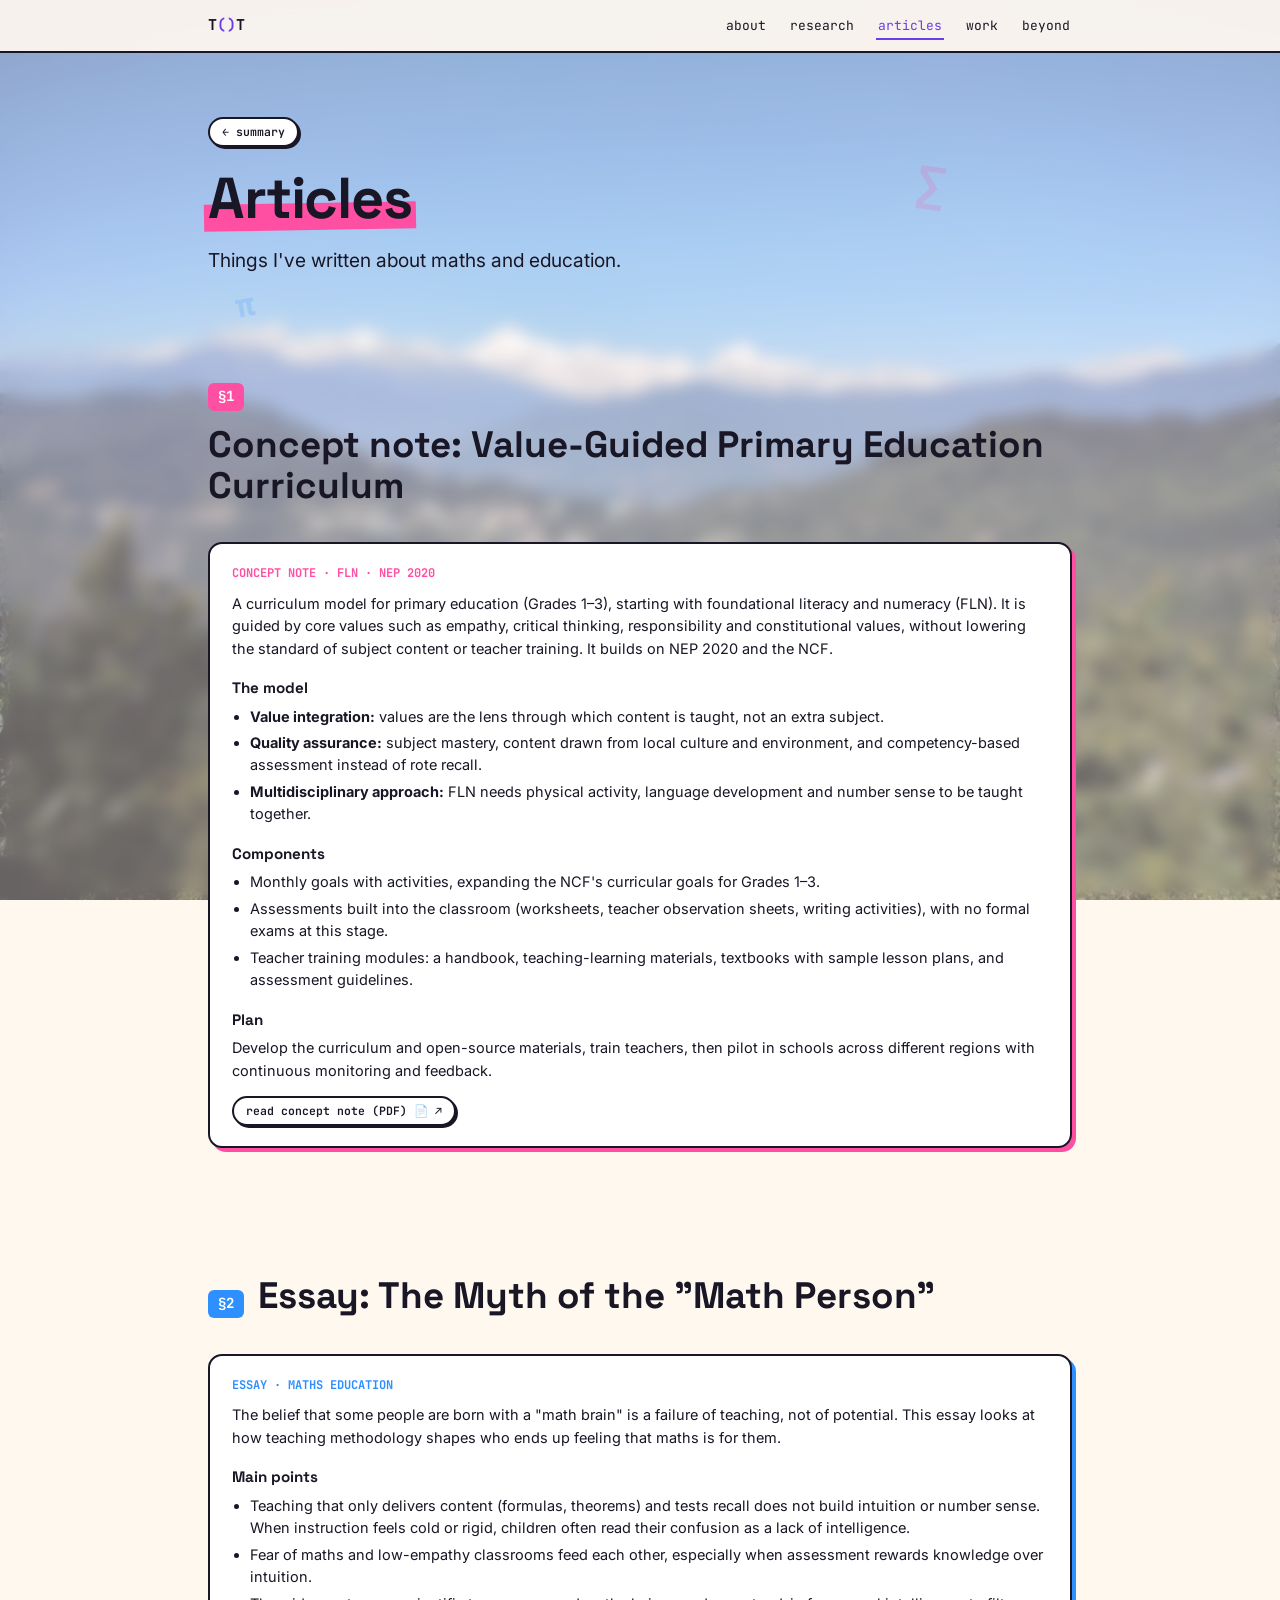
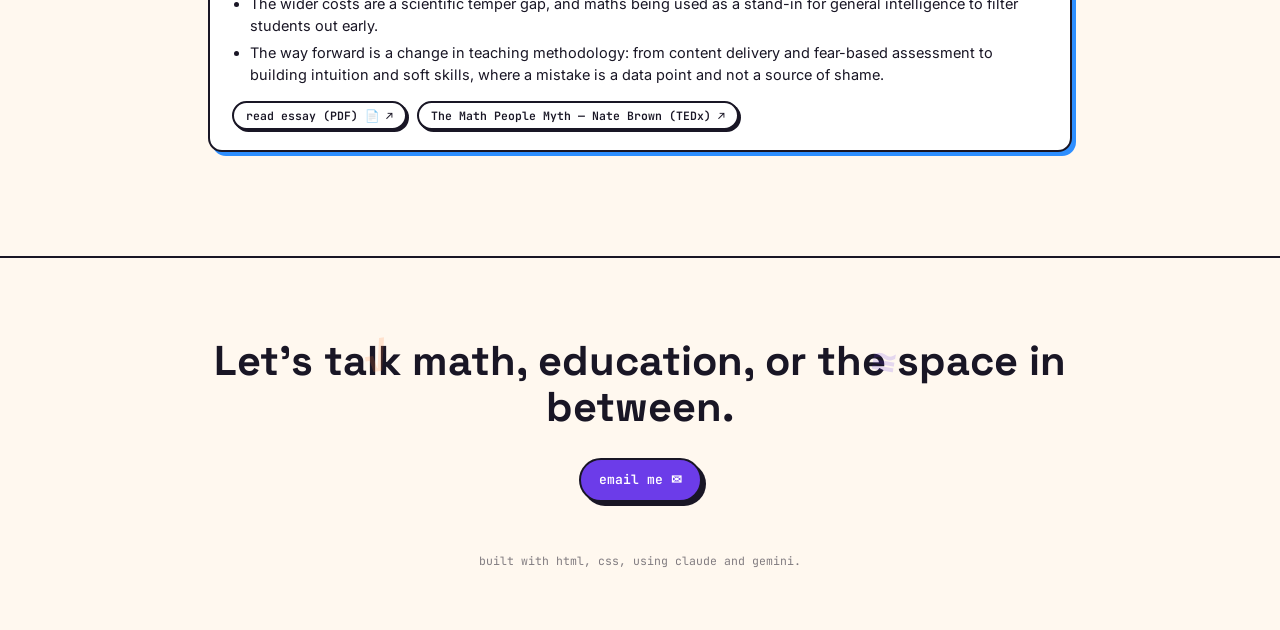
==== articles.html @ 6fcefded "Add files via upload" ====
<!DOCTYPE html>
<html lang="en">
<head>
<meta charset="UTF-8">
<meta name="viewport" content="width=device-width, initial-scale=1.0">
<title>Articles — Tanvi Telang</title>
<meta name="description" content="Writing by Tanvi Telang on foundational literacy and numeracy, value-guided curricula and the myth of the math person.">
<link rel="preconnect" href="https://fonts.googleapis.com">
<link rel="preconnect" href="https://fonts.gstatic.com" crossorigin>
<link href="https://fonts.googleapis.com/css2?family=Space+Grotesk:wght@500;600;700&family=JetBrains+Mono:wght@400;500;700&family=Inter:wght@400;500;600;700&display=swap" rel="stylesheet">
<link rel="stylesheet" href="style.css">
</head>
<body>

<!-- Background photo -->
<img class="bg-photo" src="IMG_20181229_102646.jpg" alt="">
<div class="bg-tint"></div>

<nav>
  <div class="wrap">
    <a href="index.html" class="nav-mark">T<span>()</span>T</a>
    <ul class="nav-links">
      <li><a href="index.html">about</a></li>
      <li><a href="research.html">research</a></li>
      <li><a href="articles.html" aria-current="page">articles</a></li>
      <li><a href="work.html">work</a></li>
      <li><a href="beyond.html">beyond</a></li>
    </ul>
  </div>
</nav>

<header class="page-hero">
  <div class="wrap">
    <span class="symbol" style="top:30px; left:80%; font-size:3rem; color:#FF4FA3; transform:rotate(8deg);">∑</span>
    <span class="symbol" style="top:160px; left:6%; font-size:2.2rem; color:#2E8FFF; transform:rotate(-10deg);">π</span>
    <a class="pill small back-link" href="index.html">← summary</a>
    <h1 class="page-title" style="--hl:var(--bubblegum)"><span class="hl">Articles</span></h1>
    <p class="page-intro">Things I've written about maths and education.</p>
  </div>
</header>

<main class="wrap">

  <section id="concept-note">
    <div class="section-head">
      <span class="section-num mono" style="--badge:var(--bubblegum)">§1</span>
      <h2 class="section-title">Concept note: Value-Guided Primary Education Curriculum</h2>
    </div>
    <div class="info-card" style="--card-color:var(--bubblegum)">
      <span class="org">CONCEPT NOTE · FLN · NEP 2020</span>
      <p class="blurb">A curriculum model for primary education (Grades 1–3), starting with foundational literacy and numeracy (FLN). It is guided by core values such as empathy, critical thinking, responsibility and constitutional values, without lowering the standard of subject content or teacher training. It builds on NEP 2020 and the NCF.</p>
      <h4>The model</h4>
      <ul>
        <li><b>Value integration:</b> values are the lens through which content is taught, not an extra subject.</li>
        <li><b>Quality assurance:</b> subject mastery, content drawn from local culture and environment, and competency-based assessment instead of rote recall.</li>
        <li><b>Multidisciplinary approach:</b> FLN needs physical activity, language development and number sense to be taught together.</li>
      </ul>
      <h4>Components</h4>
      <ul>
        <li>Monthly goals with activities, expanding the NCF's curricular goals for Grades 1–3.</li>
        <li>Assessments built into the classroom (worksheets, teacher observation sheets, writing activities), with no formal exams at this stage.</li>
        <li>Teacher training modules: a handbook, teaching-learning materials, textbooks with sample lesson plans, and assessment guidelines.</li>
      </ul>
      <h4>Plan</h4>
      <p class="blurb" style="margin-top:0">Develop the curriculum and open-source materials, train teachers, then pilot in schools across different regions with continuous monitoring and feedback.</p>
      <div class="card-actions">
        <a href="Concept%20Note_%20Value-Guided%20Primary%20Education%20Curriculum%20(Focus_%20FLN).pdf" target="_blank" rel="noopener noreferrer" class="pill small">read concept note (PDF) 📄 ↗</a>
      </div>
    </div>
  </section>

  <section id="math-person">
    <div class="section-head">
      <span class="section-num mono" style="--badge:var(--sky)">§2</span>
      <h2 class="section-title">Essay: The Myth of the "Math Person"</h2>
    </div>
    <div class="info-card" style="--card-color:var(--sky)">
      <span class="org">ESSAY · MATHS EDUCATION</span>
      <p class="blurb">The belief that some people are born with a "math brain" is a failure of teaching, not of potential. This essay looks at how teaching methodology shapes who ends up feeling that maths is for them.</p>
      <h4>Main points</h4>
      <ul>
        <li>Teaching that only delivers content (formulas, theorems) and tests recall does not build intuition or number sense. When instruction feels cold or rigid, children often read their confusion as a lack of intelligence.</li>
        <li>Fear of maths and low-empathy classrooms feed each other, especially when assessment rewards knowledge over intuition.</li>
        <li>The wider costs are a scientific temper gap, and maths being used as a stand-in for general intelligence to filter students out early.</li>
        <li>The way forward is a change in teaching methodology: from content delivery and fear-based assessment to building intuition and soft skills, where a mistake is a data point and not a source of shame.</li>
      </ul>
      <div class="card-actions">
        <a href="The%20Myth%20of%20the%20%22Math%20Person%22%20and%20its%20association%20to%20teaching%20methodology-2.pdf" target="_blank" rel="noopener noreferrer" class="pill small">read essay (PDF) 📄 ↗</a>
        <a href="https://www.youtube.com/watch?v=uJsHoS01pPg" target="_blank" rel="noopener noreferrer" class="pill small">The Math People Myth — Nate Brown (TEDx) ↗</a>
      </div>
    </div>
  </section>

</main>

<footer>
  <div class="wrap">
    <span class="symbol" style="top:-10px; left:20%; font-size:2.4rem; color:#FF7A33; transform:rotate(-8deg);">√</span>
    <span class="symbol" style="top:0px; left:75%; font-size:2rem; color:#6C3CE9; transform:rotate(10deg);">≅</span>
    <h2>Let's talk math, education, or the space in between.</h2>
    <div class="footer-links">
      <a class="pill fill" href="mailto:tanvitelang@gmail.com">email me ✉</a>
    </div>
    <div class="foot-note">built with html, css, using claude and gemini.</div>
  </div>
</footer>

</body>
</html>
---- style.css ----
:root{
    --ink:#191625;
    --paper:#FFF8EF;
    --paper-2:#FFFFFF;
    --grape:#6C3CE9;
    --tangerine:#FF7A33;
    --mint:#1AAE7E;
    --bubblegum:#FF4FA3;
    --sky:#2E8FFF;
    --line: rgba(25,22,37,0.12);
    --radius: 18px;
    --shadow: 4px 4px 0 var(--ink);
  }

  *{box-sizing:border-box;}
  html{
    scroll-behavior:smooth;
    background:#FFF8EF;
  }
  body{
    margin:0;
    background:transparent;
    color:var(--ink);
    font-family:'Inter', sans-serif;
    line-height:1.55;
  }

  /* Background photo */
  .bg-photo{
    position:fixed;
    top:0; left:0;
    width:100%; height:100%;
    object-fit:cover;
    z-index:-2;
  }
  .bg-tint{
    position:fixed;
    top:0; left:0;
    width:100%; height:100%;
    background:rgba(255,248,239,0.4);
    -webkit-backdrop-filter:blur(8px);
    backdrop-filter:blur(8px);
    z-index:-1;
    pointer-events:none;
  }

  ::selection{ background:var(--tangerine); color:var(--paper); }

  h1,h2,h3{
    font-family:'Space Grotesk', sans-serif;
    margin:0;
    line-height:1.1;
  }

  .mono{ font-family:'JetBrains Mono', monospace; }
  a{ color:inherit; }

  .wrap{
    max-width:920px;
    margin:0 auto;
    padding:0 28px;
    position:relative;
  }

  /* Floating mathematical symbols */
  .symbol{
    position:absolute;
    font-family:'Space Grotesk', serif;
    font-weight:700;
    opacity:0.18;
    user-select:none;
    -webkit-user-select:none;
    pointer-events:none;
    z-index:0;
  }

  /* Navigation */
  nav{
    position:-webkit-sticky;
    position:sticky;
    top:0;
    z-index:50;
    background:rgba(255,248,239,0.92);
    -webkit-backdrop-filter:blur(8px);
    backdrop-filter:blur(8px);
    border-bottom:2px solid var(--ink);
  }
  nav .wrap{
    display:flex;
    align-items:center;
    justify-content:space-between;
    padding:14px 28px;
  }
  .nav-mark{
    font-family:'JetBrains Mono', monospace;
    font-weight:700;
    font-size:15px;
    letter-spacing:0.02em;
    text-decoration:none;
  }
  .nav-mark span{ color:var(--grape); }
  .nav-links{
    display:flex;
    gap:20px;
    list-style:none;
    margin:0; padding:0;
    font-family:'JetBrains Mono', monospace;
    font-size:13px;
  }
  .nav-links a{
    text-decoration:none;
    padding:4px 2px;
    border-bottom:2px solid transparent;
    transition:border-color .15s ease, color .15s ease;
  }

  /* Hero */
  header.hero{
    padding:86px 0 70px;
    position:relative;
  }
  .eyebrow{
    display:inline-block;
    font-family:'JetBrains Mono', monospace;
    font-size:13px;
    font-weight:500;
    background:var(--ink);
    color:var(--paper);
    padding:5px 14px;
    border-radius:100px;
    transform:rotate(-1.5deg);
    margin-bottom:22px;
    box-shadow:2px 2px 0 var(--grape);
  }
  h1.name{
    font-size:clamp(2.6rem, 8vw, 5.2rem);
    font-weight:700;
    letter-spacing:-0.02em;
  }
  h1.name .hl{
    position:relative;
    white-space:nowrap;
  }
  h1.name .hl::after{
    content:"";
    position:absolute;
    left:-4px; right:-4px; bottom:8%;
    height:36%;
    background:var(--tangerine);
    z-index:-1;
    transform:rotate(-1deg);
  }
  .tagline{
    margin-top:22px;
    font-size:clamp(1.05rem, 2.4vw, 1.35rem);
    max-width:680px;
    color:var(--ink);
  }
  .tagline .tag-word{
    font-family:'JetBrains Mono', monospace;
    font-weight:600;
    padding:2px 6px;
    border-radius:6px;
    display:inline-block;
  }
  .t1{ background:rgba(108,60,233,0.2); }
  .t2{ background:rgba(26,174,126,0.24); }

  .hero-links{
    margin-top:34px;
    display:flex;
    gap:14px;
    flex-wrap:wrap;
  }
  .pill{
    font-family:'JetBrains Mono', monospace;
    font-size:13px;
    font-weight:600;
    text-decoration:none;
    padding:10px 18px;
    border:2px solid var(--ink);
    border-radius:100px;
    background:var(--paper-2);
    box-shadow:var(--shadow);
    transition:transform .12s ease, box-shadow .12s ease;
    display:inline-flex;
    align-items:center;
    gap:8px;
  }
  .pill:hover{
    transform:translate(-2px,-2px);
    box-shadow:6px 6px 0 var(--ink);
  }
  .pill:active{
    transform:translate(2px,2px);
    box-shadow:2px 2px 0 var(--ink);
  }
  .pill.fill{ background:var(--grape); color:var(--paper-2); }

  /* Sections */
  section{
    padding:64px 0;
    position:relative;
  }
  .section-head{
    display:flex;
    align-items:baseline;
    gap:14px;
    margin-bottom:36px;
    flex-wrap:wrap;
  }
  .section-num{
    font-family:'JetBrains Mono', monospace;
    font-size:14px;
    padding:3px 10px;
    border-radius:6px;
    color:var(--paper-2);
    font-weight:700;
  }
  h2.section-title{
    font-size:clamp(1.6rem, 4vw, 2.3rem);
  }
  .section-note{
    font-family:'JetBrains Mono', monospace;
    font-size:12.5px;
    color:rgba(25,22,37,0.65);
  }


  /* About */
  .about-card{
    background:var(--paper-2);
    border:2px solid var(--ink);
    border-radius:var(--radius);
    padding:30px 32px;
    box-shadow:var(--shadow);
    font-size:1.05rem;
    max-width:740px;
  }
  .about-card p{ margin:0; }
  .about-card b{ color:var(--grape); }

  /* Timeline */
  .timeline{
    position:relative;
    padding-left:34px;
  }
  .timeline::before{
    content:"";
    position:absolute;
    left:9px;
    top:6px;
    bottom:6px;
    width:3px;
    background:repeating-linear-gradient(
      to bottom,
      var(--ink) 0 6px,
      transparent 6px 12px
    );
  }
  .node{
    position:relative;
    padding-bottom:44px;
  }
  .node:last-child{ padding-bottom:0; }
  .node::before{
    content:"";
    position:absolute;
    left:-34px;
    top:4px;
    width:20px; height:20px;
    border-radius:50%;
    background:var(--dot, var(--grape));
    border:3px solid var(--ink);
  }
  .node-head{
    display:flex;
    flex-wrap:wrap;
    align-items:baseline;
    gap:10px;
    margin-bottom:6px;
  }
  .node-role{
    font-family:'Space Grotesk', sans-serif;
    font-weight:700;
    font-size:1.15rem;
  }
  .node-org{
    font-weight:600;
    color:var(--dot, var(--grape));
  }
  .node-date{
    font-family:'JetBrains Mono', monospace;
    font-size:12.5px;
    background:var(--ink);
    color:var(--paper);
    padding:2px 9px;
    border-radius:100px;
    margin-left:auto;
    white-space:nowrap;
  }
  .node ul{
    margin:10px 0 0;
    padding-left:20px;
  }
  .node li{ margin-bottom:4px; }
  .node-sub{
    font-family:'JetBrains Mono', monospace;
    font-size:12.5px;
    color:rgba(25,22,37,0.7);
    margin-top:2px;
  }

  /* Tools */
  .tool-cloud{
    display:flex;
    flex-wrap:wrap;
    gap:14px;
  }
  .tool-chip{
    font-family:'JetBrains Mono', monospace;
    font-weight:600;
    font-size:14px;
    padding:9px 16px;
    border:2px solid var(--ink);
    border-radius:10px;
    background:var(--paper-2);
    box-shadow:3px 3px 0 var(--ink);
    transition:transform .15s ease, box-shadow .15s ease;
    cursor:default;
  }
  .tool-chip:hover{
    transform:rotate(-2deg) translateY(-2px);
    box-shadow:5px 5px 0 var(--ink);
  }
  .tool-chip.c1{ background:#E9E1FB; }
  .tool-chip.c2{ background:#FFE6D6; }
  .tool-chip.c3{ background:#D8F3EA; }
  .tool-chip.c4{ background:#FFDDEE; }
  .tool-chip.c5{ background:#DCEBFF; }

  /* Cards */
  .card-grid{
    display:grid;
    grid-template-columns:repeat(auto-fit, minmax(260px, 1fr));
    gap:20px;
  }
  .info-card{
    background:var(--paper-2);
    border:2px solid var(--ink);
    border-radius:14px;
    padding:20px 22px;
    box-shadow:4px 4px 0 var(--card-color, var(--ink));
    transition:transform .15s ease, box-shadow .15s ease;
  }
  .info-card:hover{
    transform:translateY(-2px);
    box-shadow:6px 6px 0 var(--card-color, var(--ink));
  }
  .info-card h3{
    font-size:1.05rem;
    margin-bottom:4px;
  }
  .info-card h3 + ul{ margin-top:8px; }
  .info-card .org{
    font-family:'JetBrains Mono', monospace;
    font-size:12px;
    color:var(--card-color, var(--grape));
    font-weight:700;
    margin-bottom:10px;
    display:block;
  }
  .info-card ul{
    margin:0;
    padding-left:18px;
    font-size:14.5px;
  }
  .info-card li{ margin-bottom:4px; }
  .info-card .sub{
    font-size:14.5px;
    margin:0;
  }
  .info-card .entry + .entry{
    margin-top:16px;
    padding-top:14px;
    border-top:1px dashed var(--line);
  }

  /* Education */
  .edu-item{
    display:flex;
    gap:18px;
    padding:20px 0;
    border-bottom:1px dashed var(--line);
    flex-wrap:wrap;
    align-items:baseline;
  }
  .edu-item:last-child{ border-bottom:none; }
  .edu-badge{
    font-family:'JetBrains Mono', monospace;
    font-weight:700;
    font-size:12px;
    padding:4px 10px;
    border-radius:8px;
    color:var(--paper-2);
    background:var(--grape);
    height:fit-content;
  }
  .edu-item:nth-child(2) .edu-badge{ background:var(--tangerine); }
  .edu-main{ flex:1; min-width:220px; }
  .edu-main h3{ font-size:1.05rem; }
  .edu-meta{
    font-family:'JetBrains Mono', monospace;
    font-size:12.5px;
    color:rgba(25,22,37,0.7);
    margin-top:4px;
  }

  /* Footer */
  footer{
    padding:80px 0 60px;
    text-align:center;
    position:relative;
    border-top:2px solid var(--ink);
    margin-top:40px;
    background:rgba(255,248,239,0.7);
  }
  footer h2{
    font-size:clamp(1.8rem, 5vw, 2.6rem);
  }
  footer p{
    margin-top:14px;
    color:rgba(25,22,37,0.8);
  }
  .footer-links{
    margin-top:28px;
    display:flex;
    justify-content:center;
    gap:16px;
    flex-wrap:wrap;
  }
  .foot-note{
    margin-top:50px;
    font-family:'JetBrains Mono', monospace;
    font-size:11.5px;
    color:rgba(25,22,37,0.55);
  }

  @media (prefers-reduced-motion: reduce){
    *{ scroll-behavior:auto !important; transition:none !important; }
  }

  :focus-visible{
    outline:3px solid var(--sky);
    outline-offset:2px;
  }

  /* ---- multi-page additions ---- */
  .nav-links a[aria-current="page"]{ border-color:var(--grape); color:var(--grape); }
  .nav-links li:nth-child(1) a:hover{ border-color:var(--grape); color:var(--grape); }
  .nav-links li:nth-child(2) a:hover{ border-color:var(--mint); color:var(--mint); }
  .nav-links li:nth-child(3) a:hover{ border-color:var(--bubblegum); color:var(--bubblegum); }
  .nav-links li:nth-child(4) a:hover{ border-color:var(--tangerine); color:var(--tangerine); }
  .nav-links li:nth-child(5) a:hover{ border-color:var(--sky); color:var(--sky); }
  @media (max-width:640px){
    nav .wrap{ padding:12px 16px; gap:10px; }
    .nav-links{ gap:14px; font-size:12px; overflow-x:auto; }
  }

  /* section badge colours (set per section with --badge) */
  .section-num{ background:var(--badge, var(--grape)); }

  /* inner-page header */
  .page-hero{ padding:64px 0 24px; position:relative; }
  h1.page-title{
    font-size:clamp(2.2rem, 6vw, 3.6rem);
    font-weight:700;
    letter-spacing:-0.02em;
  }
  h1.page-title .hl{ position:relative; white-space:nowrap; }
  h1.page-title .hl::after{
    content:"";
    position:absolute;
    left:-4px; right:-4px; bottom:8%;
    height:36%;
    background:var(--hl, var(--tangerine));
    z-index:-1;
    transform:rotate(-1deg);
  }
  .page-intro{
    margin-top:16px;
    font-size:clamp(1rem, 2.2vw, 1.2rem);
    max-width:620px;
  }
  .back-link{ margin-bottom:20px; display:inline-flex; }

  /* small pill (used for PDF / external links inside cards) */
  .pill.small{
    padding:4px 12px;
    font-size:11.5px;
    box-shadow:2px 2px 0 var(--ink);
  }
  .pill.small:hover{ box-shadow:4px 4px 0 var(--ink); }
  .card-actions{ margin-top:14px; display:flex; gap:10px; flex-wrap:wrap; }
  .info-card .blurb{ font-size:14.5px; margin:8px 0 0; }
  .info-card h4{
    font-family:'Space Grotesk', sans-serif;
    font-size:.95rem;
    margin:16px 0 6px;
  }

  /* summary-page tiles */
  a.tile{
    display:block;
    text-decoration:none;
    background:var(--paper-2);
    border:2px solid var(--ink);
    border-radius:14px;
    padding:22px 24px;
    box-shadow:4px 4px 0 var(--card-color, var(--ink));
    transition:transform .15s ease, box-shadow .15s ease;
  }
  a.tile:hover{
    transform:translate(-2px,-2px);
    box-shadow:7px 7px 0 var(--card-color, var(--ink));
  }
  a.tile h3{ font-size:1.25rem; margin-bottom:8px; }
  a.tile p{ margin:0 0 14px; font-size:14.5px; }
  a.tile .go{
    font-family:'JetBrains Mono', monospace;
    font-size:12.5px;
    font-weight:700;
    color:var(--card-color, var(--grape));
  }
  .tile-grid{
    display:grid;
    grid-template-columns:repeat(auto-fit, minmax(260px, 1fr));
    gap:20px;
  }

  /* spacing between stacked content blocks on detail pages */
  .stack > * + *{ margin-top:22px; }
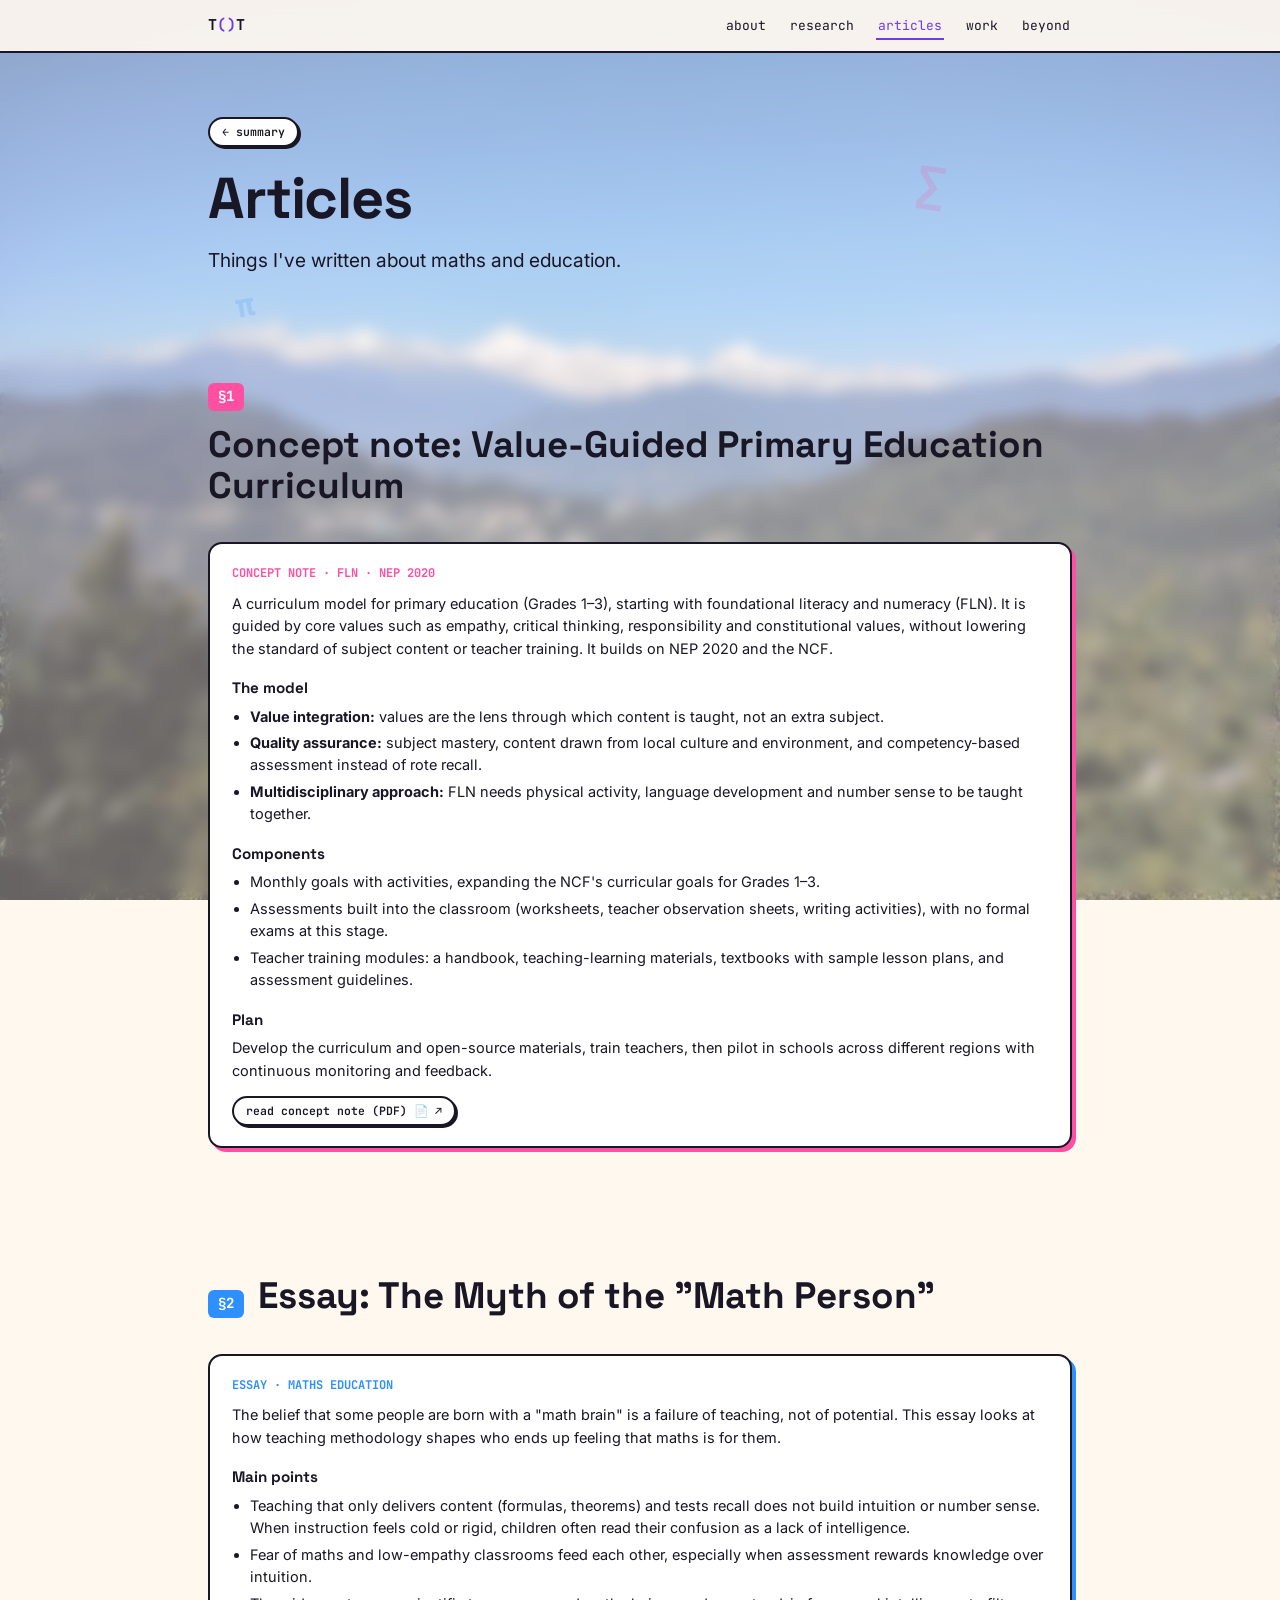
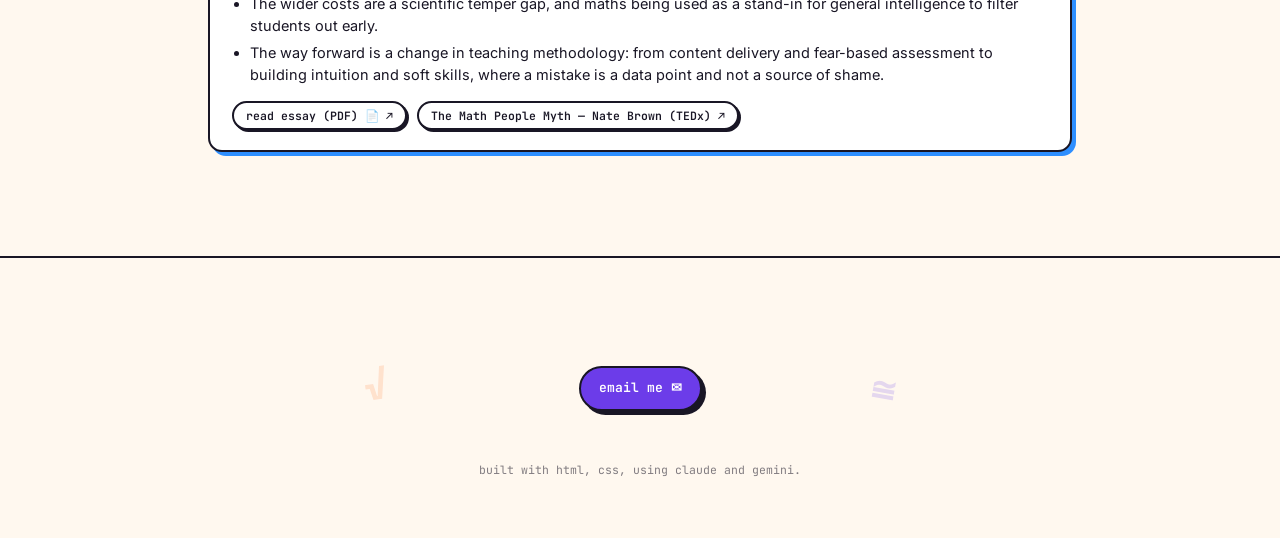
==== commit 27f46370: "Update articles.html" ====
--- a/articles.html
+++ b/articles.html
@@ -97,7 +97,6 @@
   <div class="wrap">
     <span class="symbol" style="top:-10px; left:20%; font-size:2.4rem; color:#FF7A33; transform:rotate(-8deg);">√</span>
     <span class="symbol" style="top:0px; left:75%; font-size:2rem; color:#6C3CE9; transform:rotate(10deg);">≅</span>
-    <h2>Let's talk math, education, or the space in between.</h2>
     <div class="footer-links">
       <a class="pill fill" href="mailto:tanvitelang@gmail.com">email me ✉</a>
     </div>
--- a/style.css
+++ b/style.css
@@ -3,7 +3,7 @@
     --paper:#FFF8EF;
     --paper-2:#FFFFFF;
     --grape:#6C3CE9;
-    --tangerine:#FF7A33;
+    --tangerine:#E8975A;
     --mint:#1AAE7E;
     --bubblegum:#FF4FA3;
     --sky:#2E8FFF;
@@ -146,7 +146,7 @@
     position:absolute;
     left:-4px; right:-4px; bottom:8%;
     height:36%;
-    background:var(--tangerine);
+    background:transparent;
     z-index:-1;
     transform:rotate(-1deg);
   }
@@ -483,7 +483,7 @@
     position:absolute;
     left:-4px; right:-4px; bottom:8%;
     height:36%;
-    background:var(--hl, var(--tangerine));
+    background:transparent;
     z-index:-1;
     transform:rotate(-1deg);
   }
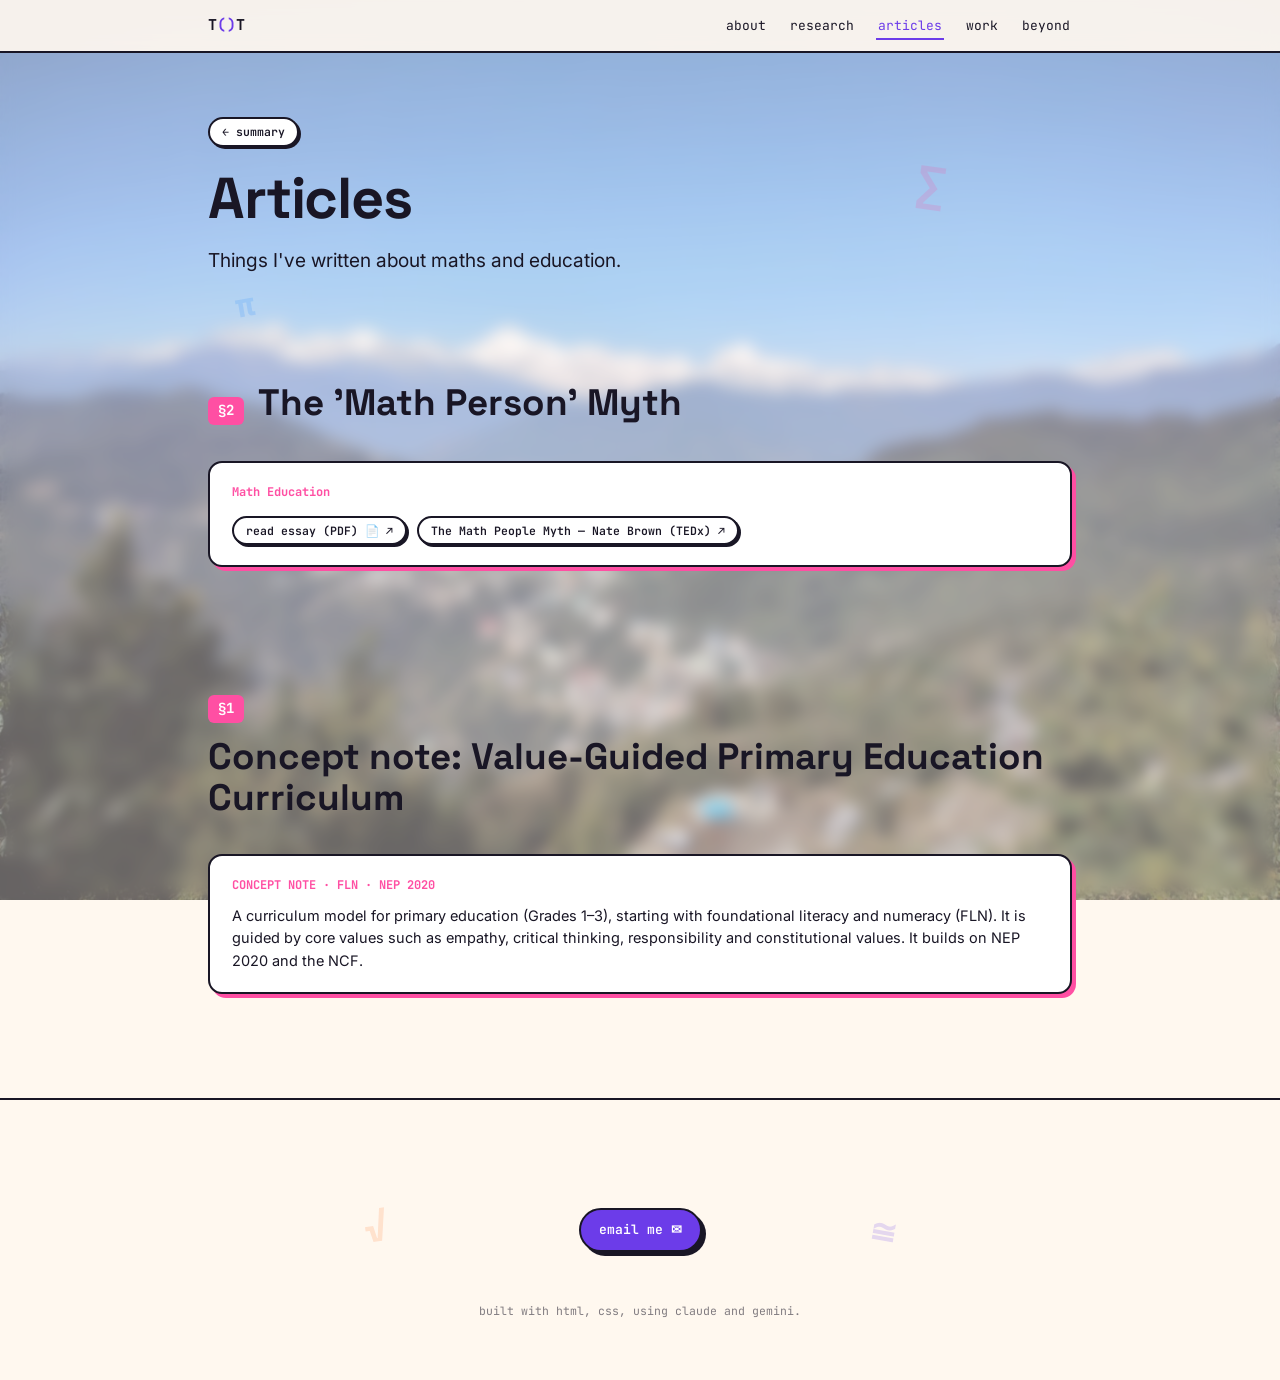
==== commit 9e04a297: "Update articles.html" ====
--- a/articles.html
+++ b/articles.html
@@ -41,6 +41,21 @@
 
 <main class="wrap">
 
+  <section id="math-person">
+    <div class="section-head">
+      <span class="section-num mono" style="--badge:var(--bubblegum)">§2</span>
+      <h2 class="section-title">The 'Math Person' Myth</h2>
+    </div>
+    <div class="info-card" style="--card-color:var(--bubblegum)">
+      <span class="org">Math Education</span>
+    
+      <div class="card-actions">
+        <a href="The%20Myth%20of%20the%20%22Math%20Person%22%20and%20its%20association%20to%20teaching%20methodology-2.pdf" target="_blank" rel="noopener noreferrer" class="pill small">read essay (PDF) 📄 ↗</a>
+        <a href="https://www.youtube.com/watch?v=uJsHoS01pPg" target="_blank" rel="noopener noreferrer" class="pill small">The Math People Myth — Nate Brown (TEDx) ↗</a>
+      </div>
+    </div>
+  </section>
+  
   <section id="concept-note">
     <div class="section-head">
       <span class="section-num mono" style="--badge:var(--bubblegum)">§1</span>
@@ -48,48 +63,10 @@
     </div>
     <div class="info-card" style="--card-color:var(--bubblegum)">
       <span class="org">CONCEPT NOTE · FLN · NEP 2020</span>
-      <p class="blurb">A curriculum model for primary education (Grades 1–3), starting with foundational literacy and numeracy (FLN). It is guided by core values such as empathy, critical thinking, responsibility and constitutional values, without lowering the standard of subject content or teacher training. It builds on NEP 2020 and the NCF.</p>
-      <h4>The model</h4>
-      <ul>
-        <li><b>Value integration:</b> values are the lens through which content is taught, not an extra subject.</li>
-        <li><b>Quality assurance:</b> subject mastery, content drawn from local culture and environment, and competency-based assessment instead of rote recall.</li>
-        <li><b>Multidisciplinary approach:</b> FLN needs physical activity, language development and number sense to be taught together.</li>
-      </ul>
-      <h4>Components</h4>
-      <ul>
-        <li>Monthly goals with activities, expanding the NCF's curricular goals for Grades 1–3.</li>
-        <li>Assessments built into the classroom (worksheets, teacher observation sheets, writing activities), with no formal exams at this stage.</li>
-        <li>Teacher training modules: a handbook, teaching-learning materials, textbooks with sample lesson plans, and assessment guidelines.</li>
-      </ul>
-      <h4>Plan</h4>
-      <p class="blurb" style="margin-top:0">Develop the curriculum and open-source materials, train teachers, then pilot in schools across different regions with continuous monitoring and feedback.</p>
-      <div class="card-actions">
-        <a href="Concept%20Note_%20Value-Guided%20Primary%20Education%20Curriculum%20(Focus_%20FLN).pdf" target="_blank" rel="noopener noreferrer" class="pill small">read concept note (PDF) 📄 ↗</a>
-      </div>
+      <p class="blurb">A curriculum model for primary education (Grades 1–3), starting with foundational literacy and numeracy (FLN). It is guided by core values such as empathy, critical thinking, responsibility and constitutional values. It builds on NEP 2020 and the NCF.</p>
     </div>
   </section>
 
-  <section id="math-person">
-    <div class="section-head">
-      <span class="section-num mono" style="--badge:var(--sky)">§2</span>
-      <h2 class="section-title">Essay: The Myth of the "Math Person"</h2>
-    </div>
-    <div class="info-card" style="--card-color:var(--sky)">
-      <span class="org">ESSAY · MATHS EDUCATION</span>
-      <p class="blurb">The belief that some people are born with a "math brain" is a failure of teaching, not of potential. This essay looks at how teaching methodology shapes who ends up feeling that maths is for them.</p>
-      <h4>Main points</h4>
-      <ul>
-        <li>Teaching that only delivers content (formulas, theorems) and tests recall does not build intuition or number sense. When instruction feels cold or rigid, children often read their confusion as a lack of intelligence.</li>
-        <li>Fear of maths and low-empathy classrooms feed each other, especially when assessment rewards knowledge over intuition.</li>
-        <li>The wider costs are a scientific temper gap, and maths being used as a stand-in for general intelligence to filter students out early.</li>
-        <li>The way forward is a change in teaching methodology: from content delivery and fear-based assessment to building intuition and soft skills, where a mistake is a data point and not a source of shame.</li>
-      </ul>
-      <div class="card-actions">
-        <a href="The%20Myth%20of%20the%20%22Math%20Person%22%20and%20its%20association%20to%20teaching%20methodology-2.pdf" target="_blank" rel="noopener noreferrer" class="pill small">read essay (PDF) 📄 ↗</a>
-        <a href="https://www.youtube.com/watch?v=uJsHoS01pPg" target="_blank" rel="noopener noreferrer" class="pill small">The Math People Myth — Nate Brown (TEDx) ↗</a>
-      </div>
-    </div>
-  </section>
 
 </main>
 
